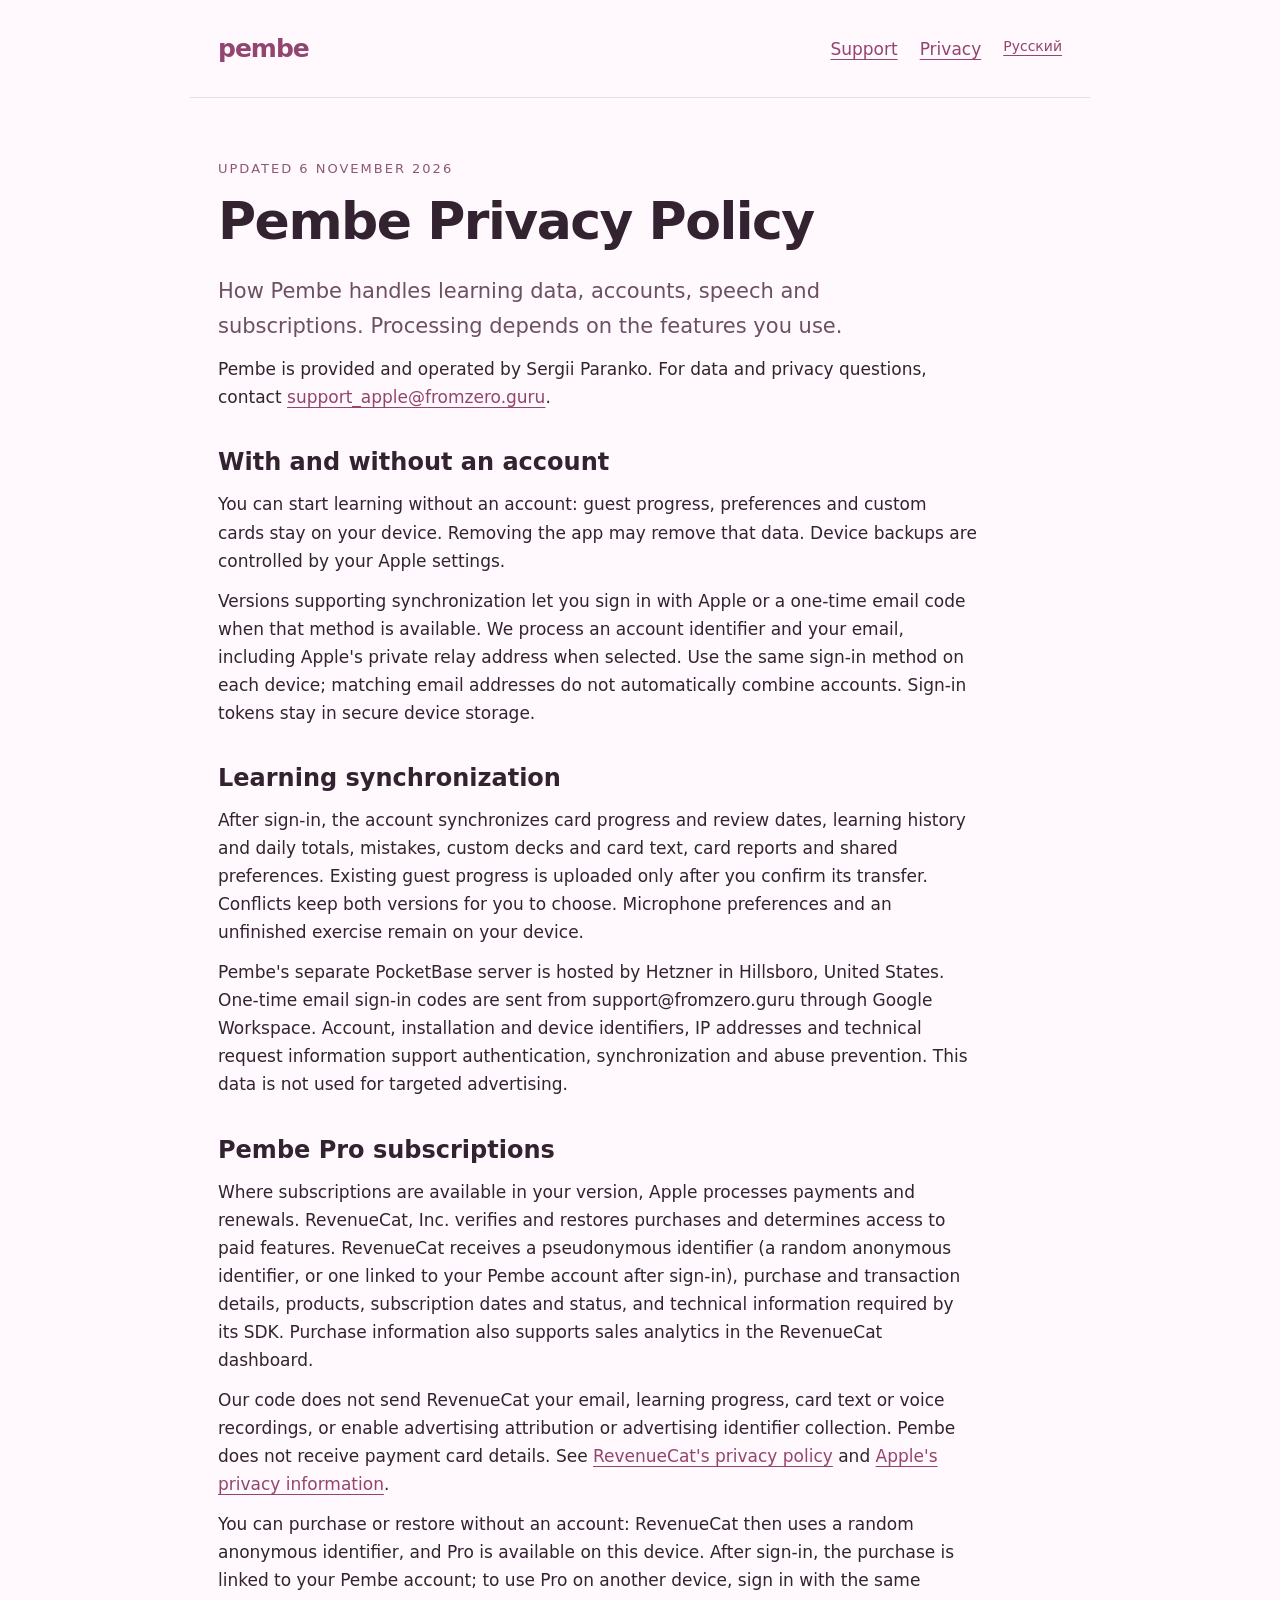
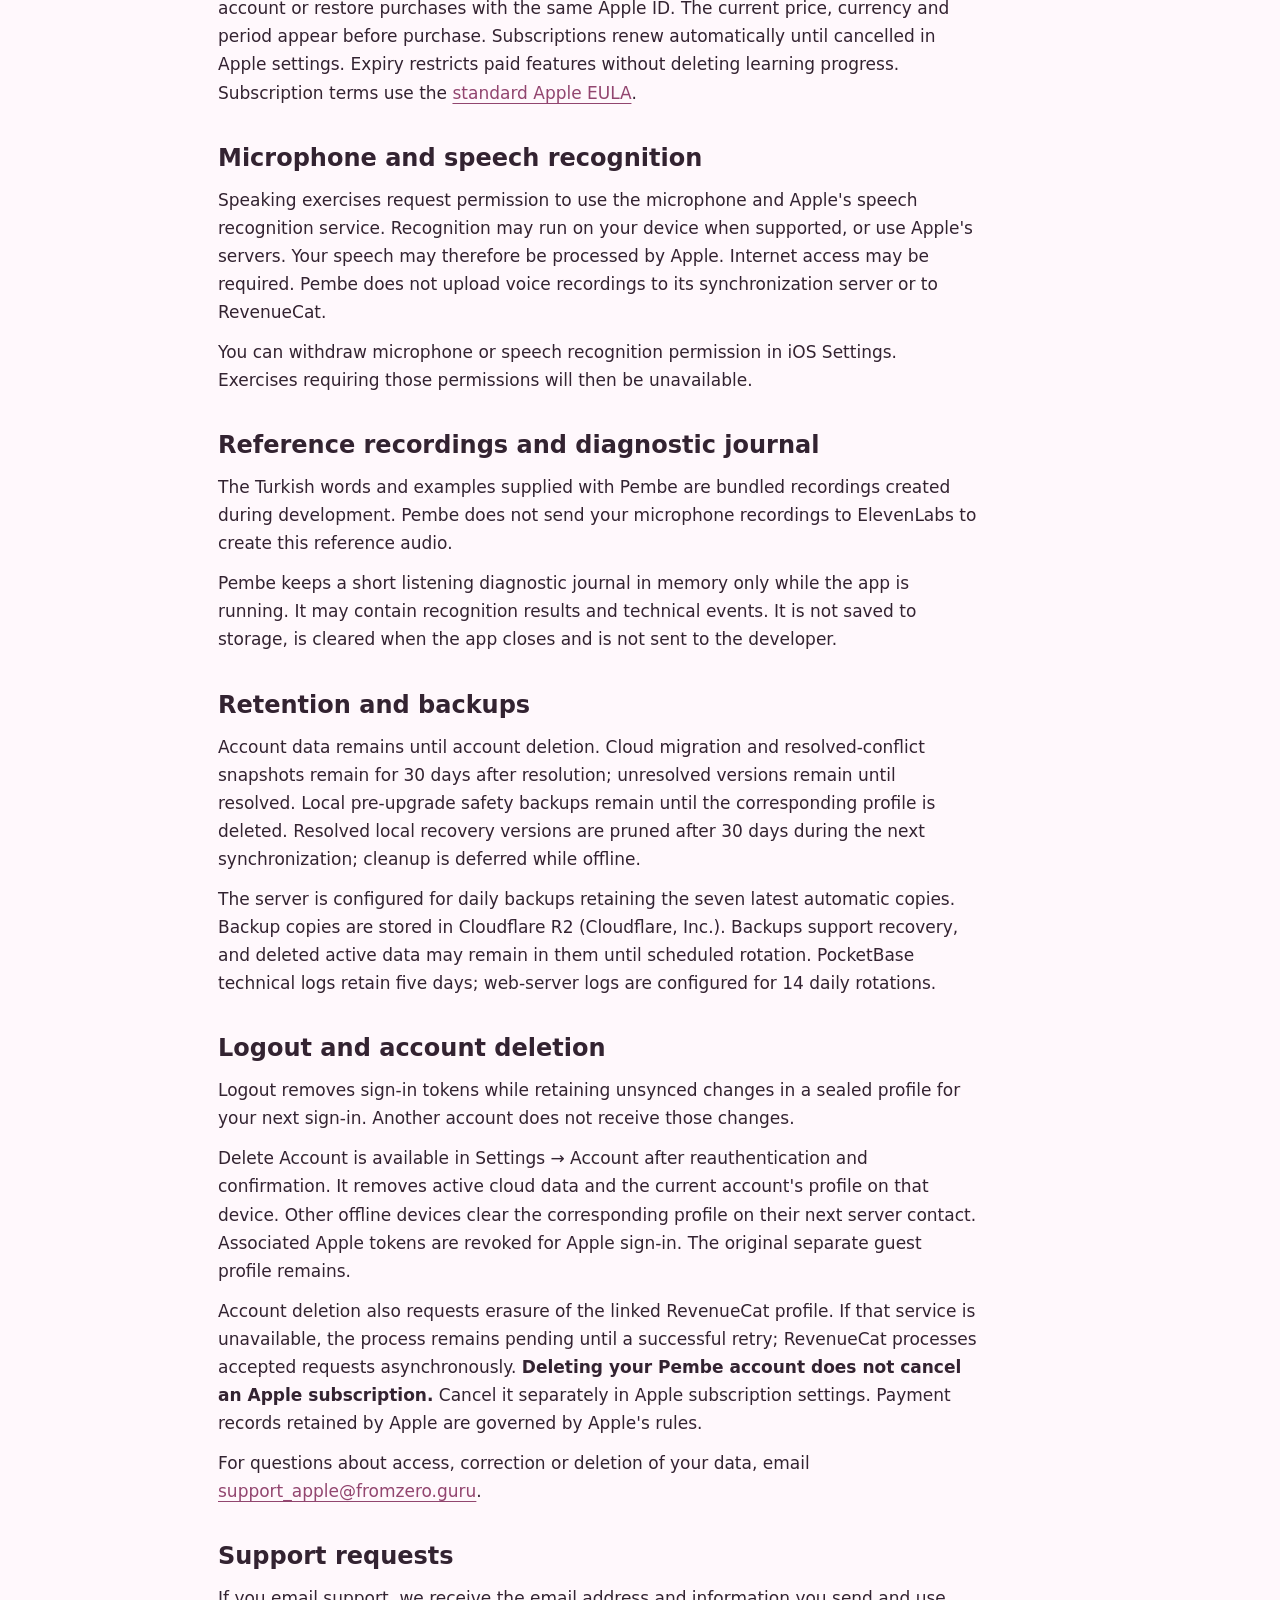
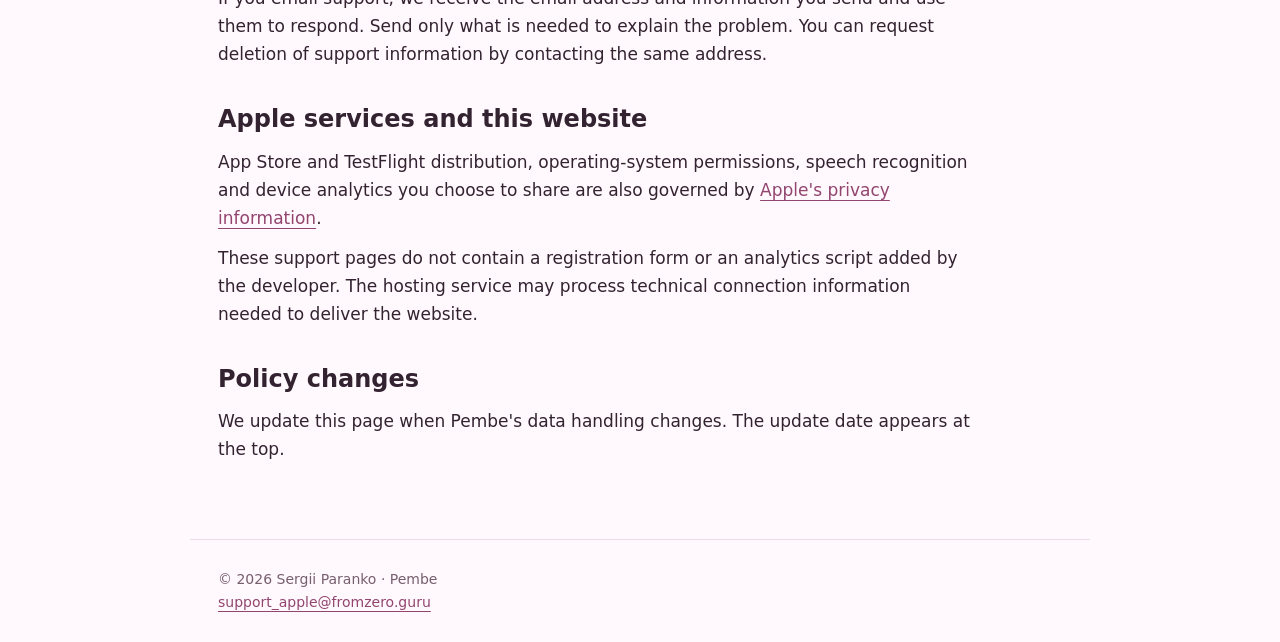
==== privacy/index.html @ 85258701 "Publish the Pembe support and privacy pages Co-Authored-By: Claude Opus 5.5 <noreply@anthropic.com>" ====
<!doctype html><html lang="en"><head><meta charset="utf-8"><meta name="viewport" content="width=device-width,initial-scale=1"><meta name="description" content="Pembe Privacy Policy"><title>Pembe Privacy Policy</title><link rel="stylesheet" href="../style.css"></head><body><header><a class="brand" href="../">pembe</a><nav><a href="../support/">Support</a><a href="../privacy/">Privacy</a><a class="lang" href="../ru/privacy/">Русский</a></nav></header><main><div class="body"><p class="tag">Updated 6 November 2026</p><h1>Pembe Privacy Policy</h1><p class="lead">How Pembe handles learning data, accounts, speech and subscriptions. Processing depends on the features you use.</p><p>Pembe is provided and operated by Sergii Paranko. For data and privacy questions, contact <a href="mailto:support_apple@fromzero.guru">support_apple@fromzero.guru</a>.</p>
<h2>With and without an account</h2><p>You can start learning without an account: guest progress, preferences and custom cards stay on your device. Removing the app may remove that data. Device backups are controlled by your Apple settings.</p><p>Versions supporting synchronization let you sign in with Apple or a one-time email code when that method is available. We process an account identifier and your email, including Apple's private relay address when selected. Use the same sign-in method on each device; matching email addresses do not automatically combine accounts. Sign-in tokens stay in secure device storage.</p>
<h2>Learning synchronization</h2><p>After sign-in, the account synchronizes card progress and review dates, learning history and daily totals, mistakes, custom decks and card text, card reports and shared preferences. Existing guest progress is uploaded only after you confirm its transfer. Conflicts keep both versions for you to choose. Microphone preferences and an unfinished exercise remain on your device.</p><p>Pembe's separate PocketBase server is hosted by Hetzner in Hillsboro, United States. One-time email sign-in codes are sent from support@fromzero.guru through Google Workspace. Account, installation and device identifiers, IP addresses and technical request information support authentication, synchronization and abuse prevention. This data is not used for targeted advertising.</p>
<h2>Pembe Pro subscriptions</h2><p>Where subscriptions are available in your version, Apple processes payments and renewals. RevenueCat, Inc. verifies and restores purchases and determines access to paid features. RevenueCat receives a pseudonymous identifier (a random anonymous identifier, or one linked to your Pembe account after sign-in), purchase and transaction details, products, subscription dates and status, and technical information required by its SDK. Purchase information also supports sales analytics in the RevenueCat dashboard.</p><p>Our code does not send RevenueCat your email, learning progress, card text or voice recordings, or enable advertising attribution or advertising identifier collection. Pembe does not receive payment card details. See <a href="https://www.revenuecat.com/privacy">RevenueCat's privacy policy</a> and <a href="https://www.apple.com/legal/privacy/">Apple's privacy information</a>.</p><p>You can purchase or restore without an account: RevenueCat then uses a random anonymous identifier, and Pro is available on this device. After sign-in, the purchase is linked to your Pembe account; to use Pro on another device, sign in with the same account or restore purchases with the same Apple ID. The current price, currency and period appear before purchase. Subscriptions renew automatically until cancelled in Apple settings. Expiry restricts paid features without deleting learning progress. Subscription terms use the <a href="https://www.apple.com/legal/internet-services/itunes/dev/stdeula/">standard Apple EULA</a>.</p>
<h2>Microphone and speech recognition</h2><p>Speaking exercises request permission to use the microphone and Apple's speech recognition service. Recognition may run on your device when supported, or use Apple's servers. Your speech may therefore be processed by Apple. Internet access may be required. Pembe does not upload voice recordings to its synchronization server or to RevenueCat.</p><p>You can withdraw microphone or speech recognition permission in iOS Settings. Exercises requiring those permissions will then be unavailable.</p>
<h2>Reference recordings and diagnostic journal</h2><p>The Turkish words and examples supplied with Pembe are bundled recordings created during development. Pembe does not send your microphone recordings to ElevenLabs to create this reference audio.</p><p>Pembe keeps a short listening diagnostic journal in memory only while the app is running. It may contain recognition results and technical events. It is not saved to storage, is cleared when the app closes and is not sent to the developer.</p>
<h2>Retention and backups</h2><p>Account data remains until account deletion. Cloud migration and resolved-conflict snapshots remain for 30 days after resolution; unresolved versions remain until resolved. Local pre-upgrade safety backups remain until the corresponding profile is deleted. Resolved local recovery versions are pruned after 30 days during the next synchronization; cleanup is deferred while offline.</p><p>The server is configured for daily backups retaining the seven latest automatic copies. Backup copies are stored in Cloudflare R2 (Cloudflare, Inc.). Backups support recovery, and deleted active data may remain in them until scheduled rotation. PocketBase technical logs retain five days; web-server logs are configured for 14 daily rotations.</p>
<h2>Logout and account deletion</h2><p>Logout removes sign-in tokens while retaining unsynced changes in a sealed profile for your next sign-in. Another account does not receive those changes.</p><p>Delete Account is available in Settings → Account after reauthentication and confirmation. It removes active cloud data and the current account's profile on that device. Other offline devices clear the corresponding profile on their next server contact. Associated Apple tokens are revoked for Apple sign-in. The original separate guest profile remains.</p><p>Account deletion also requests erasure of the linked RevenueCat profile. If that service is unavailable, the process remains pending until a successful retry; RevenueCat processes accepted requests asynchronously. <strong>Deleting your Pembe account does not cancel an Apple subscription.</strong> Cancel it separately in Apple subscription settings. Payment records retained by Apple are governed by Apple's rules.</p><p>For questions about access, correction or deletion of your data, email <a href="mailto:support_apple@fromzero.guru">support_apple@fromzero.guru</a>.</p>
<h2>Support requests</h2><p>If you email support, we receive the email address and information you send and use them to respond. Send only what is needed to explain the problem. You can request deletion of support information by contacting the same address.</p>
<h2>Apple services and this website</h2><p>App Store and TestFlight distribution, operating-system permissions, speech recognition and device analytics you choose to share are also governed by <a href="https://www.apple.com/legal/privacy/">Apple's privacy information</a>.</p><p>These support pages do not contain a registration form or an analytics script added by the developer. The hosting service may process technical connection information needed to deliver the website.</p><h2>Policy changes</h2><p>We update this page when Pembe's data handling changes. The update date appears at the top.</p></div></main><footer>© 2026 Sergii Paranko · Pembe<br><a href="mailto:support_apple@fromzero.guru">support_apple@fromzero.guru</a></footer></body></html>
---- style.css ----
*{box-sizing:border-box}body{margin:0;background:#fff8fc;color:#332331;font:17px/1.65 system-ui,-apple-system,sans-serif}header,main,footer{max-width:900px;margin:auto;padding:28px}header{display:flex;gap:30px;align-items:center;justify-content:space-between;border-bottom:1px solid #ecdce6}nav{display:flex;gap:22px;flex-wrap:wrap}a{color:#92456f;text-underline-offset:4px}a:hover{color:#5d2343}.brand{font-weight:800;font-size:25px;letter-spacing:-1px;text-decoration:none}main{padding-top:48px;padding-bottom:64px}h1{font-size:clamp(32px,6vw,52px);line-height:1.12;letter-spacing:-1.5px;margin:0 0 24px}h2{font-size:24px;line-height:1.3;margin:36px 0 12px}p{margin:12px 0}.lead{font-size:21px;color:#6c5063;max-width:700px}.tag{font-size:13px;text-transform:uppercase;letter-spacing:2px;color:#8b5976}.cards{display:grid;grid-template-columns:1fr 1fr;gap:20px;margin:40px 0}.card{display:block;background:white;border:1px solid #ecdce6;border-radius:22px;padding:25px;color:inherit;text-decoration:none}.card h2{margin:0 0 10px}.card:hover{border-color:#a86b8e}.note{background:#f6e9f1;border-radius:16px;padding:20px;margin:24px 0}footer{font-size:14px;color:#775f70;border-top:1px solid #ecdce6}.lang{font-size:14px}.body{max-width:760px}@media(max-width:600px){header{display:block}nav{margin-top:14px;gap:16px}.cards{grid-template-columns:1fr}header,main,footer{padding-left:22px;padding-right:22px}}
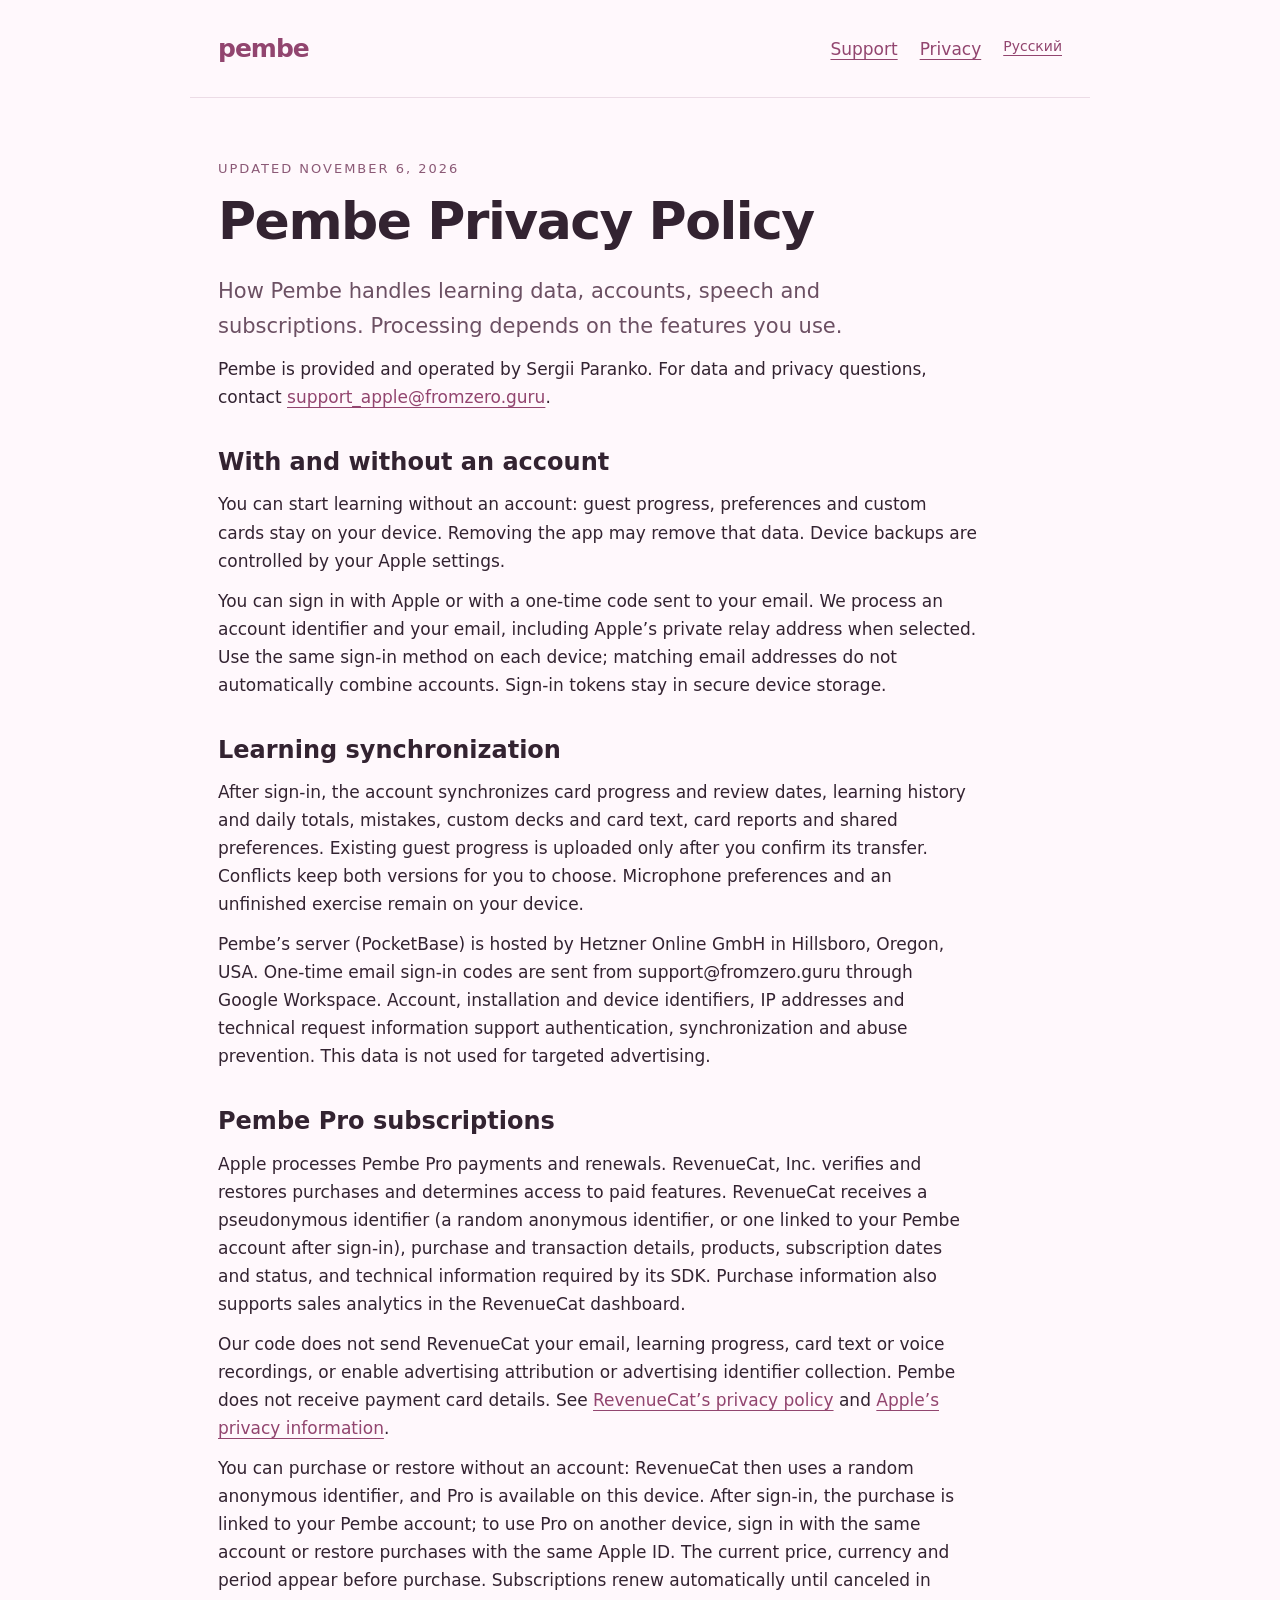
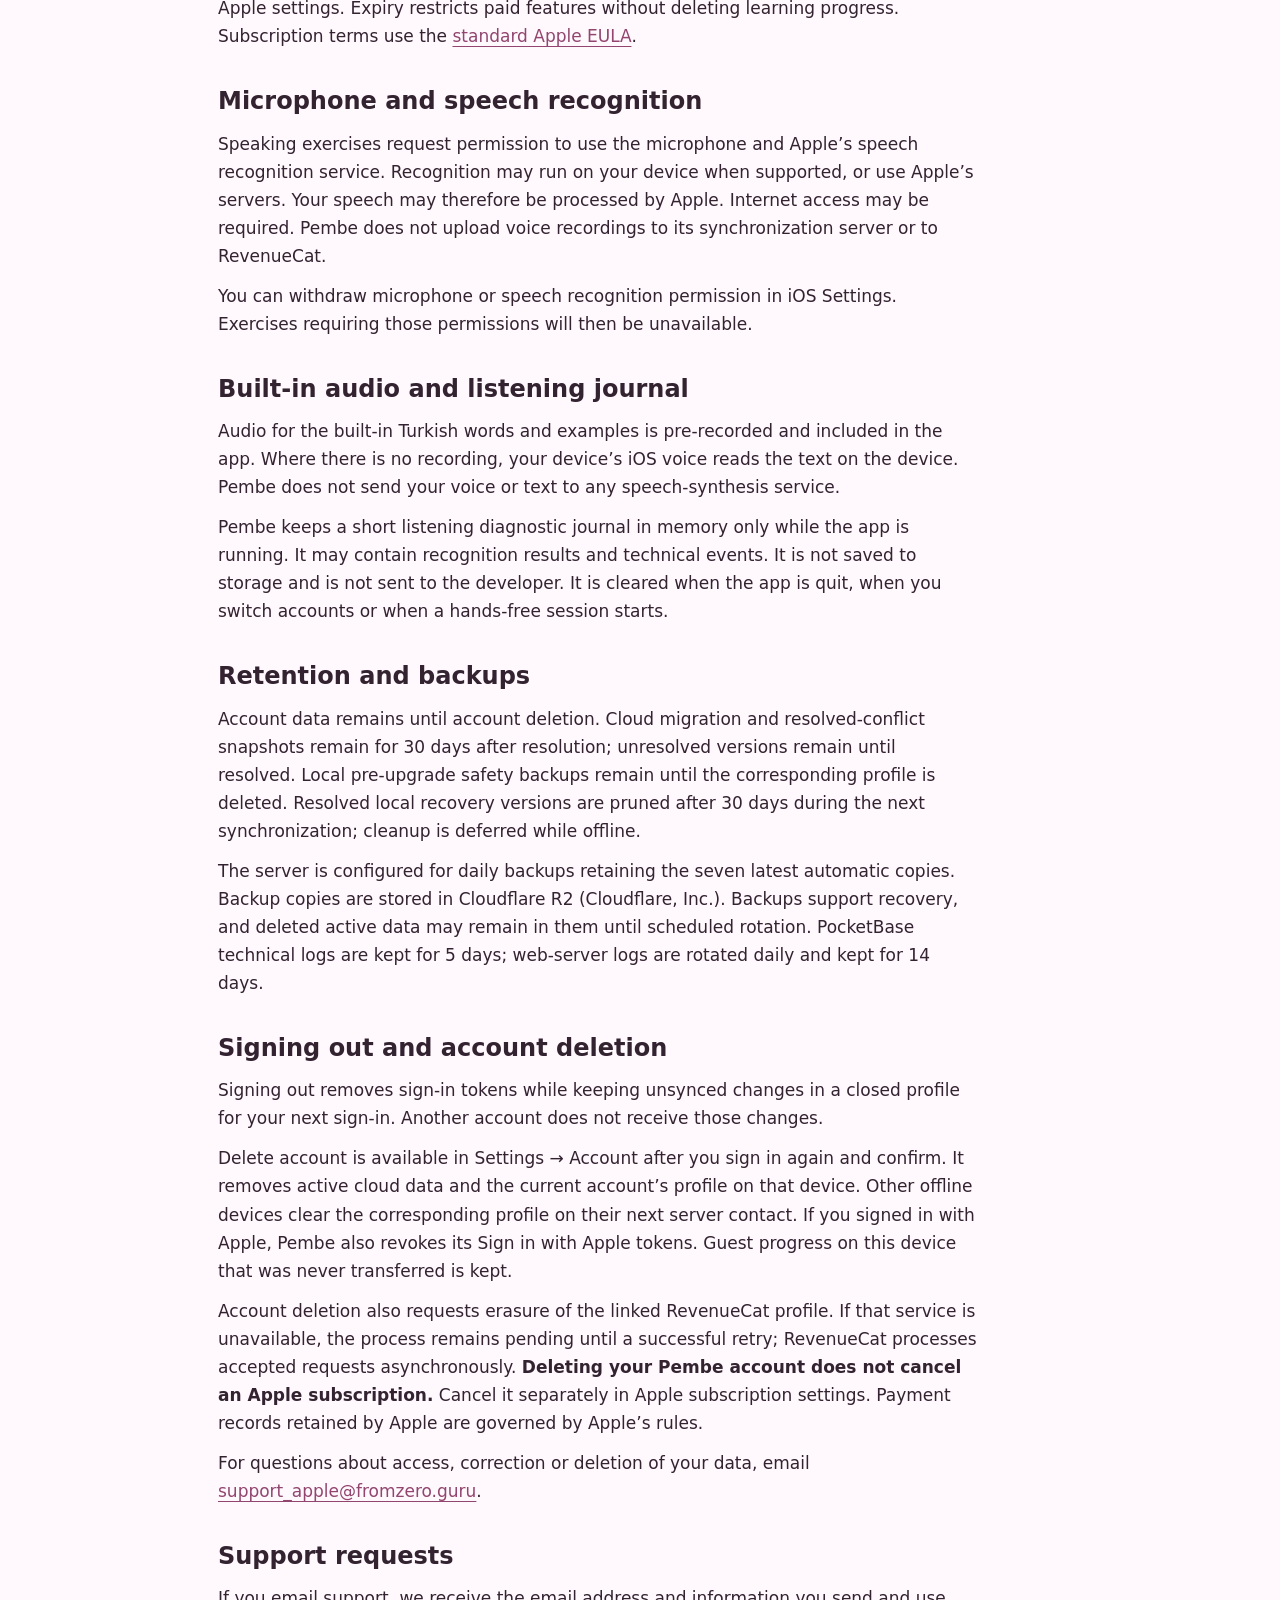
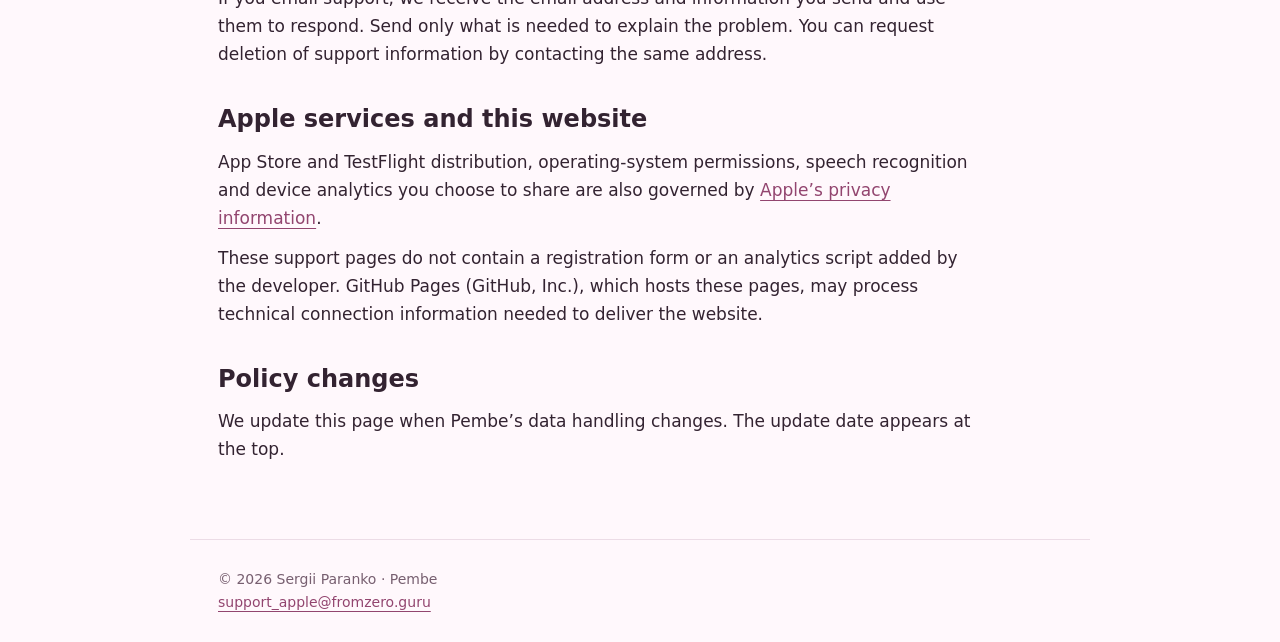
==== commit 314add14: "Fix support and privacy texts before App Store review US spelling and dates, plain wording for sign-" ====
--- a/privacy/index.html
+++ b/privacy/index.html
@@ -1,10 +1,10 @@
-<!doctype html><html lang="en"><head><meta charset="utf-8"><meta name="viewport" content="width=device-width,initial-scale=1"><meta name="description" content="Pembe Privacy Policy"><title>Pembe Privacy Policy</title><link rel="stylesheet" href="../style.css"></head><body><header><a class="brand" href="../">pembe</a><nav><a href="../support/">Support</a><a href="../privacy/">Privacy</a><a class="lang" href="../ru/privacy/">Русский</a></nav></header><main><div class="body"><p class="tag">Updated 6 November 2026</p><h1>Pembe Privacy Policy</h1><p class="lead">How Pembe handles learning data, accounts, speech and subscriptions. Processing depends on the features you use.</p><p>Pembe is provided and operated by Sergii Paranko. For data and privacy questions, contact <a href="mailto:support_apple@fromzero.guru">support_apple@fromzero.guru</a>.</p>
-<h2>With and without an account</h2><p>You can start learning without an account: guest progress, preferences and custom cards stay on your device. Removing the app may remove that data. Device backups are controlled by your Apple settings.</p><p>Versions supporting synchronization let you sign in with Apple or a one-time email code when that method is available. We process an account identifier and your email, including Apple's private relay address when selected. Use the same sign-in method on each device; matching email addresses do not automatically combine accounts. Sign-in tokens stay in secure device storage.</p>
-<h2>Learning synchronization</h2><p>After sign-in, the account synchronizes card progress and review dates, learning history and daily totals, mistakes, custom decks and card text, card reports and shared preferences. Existing guest progress is uploaded only after you confirm its transfer. Conflicts keep both versions for you to choose. Microphone preferences and an unfinished exercise remain on your device.</p><p>Pembe's separate PocketBase server is hosted by Hetzner in Hillsboro, United States. One-time email sign-in codes are sent from support@fromzero.guru through Google Workspace. Account, installation and device identifiers, IP addresses and technical request information support authentication, synchronization and abuse prevention. This data is not used for targeted advertising.</p>
-<h2>Pembe Pro subscriptions</h2><p>Where subscriptions are available in your version, Apple processes payments and renewals. RevenueCat, Inc. verifies and restores purchases and determines access to paid features. RevenueCat receives a pseudonymous identifier (a random anonymous identifier, or one linked to your Pembe account after sign-in), purchase and transaction details, products, subscription dates and status, and technical information required by its SDK. Purchase information also supports sales analytics in the RevenueCat dashboard.</p><p>Our code does not send RevenueCat your email, learning progress, card text or voice recordings, or enable advertising attribution or advertising identifier collection. Pembe does not receive payment card details. See <a href="https://www.revenuecat.com/privacy">RevenueCat's privacy policy</a> and <a href="https://www.apple.com/legal/privacy/">Apple's privacy information</a>.</p><p>You can purchase or restore without an account: RevenueCat then uses a random anonymous identifier, and Pro is available on this device. After sign-in, the purchase is linked to your Pembe account; to use Pro on another device, sign in with the same account or restore purchases with the same Apple ID. The current price, currency and period appear before purchase. Subscriptions renew automatically until cancelled in Apple settings. Expiry restricts paid features without deleting learning progress. Subscription terms use the <a href="https://www.apple.com/legal/internet-services/itunes/dev/stdeula/">standard Apple EULA</a>.</p>
-<h2>Microphone and speech recognition</h2><p>Speaking exercises request permission to use the microphone and Apple's speech recognition service. Recognition may run on your device when supported, or use Apple's servers. Your speech may therefore be processed by Apple. Internet access may be required. Pembe does not upload voice recordings to its synchronization server or to RevenueCat.</p><p>You can withdraw microphone or speech recognition permission in iOS Settings. Exercises requiring those permissions will then be unavailable.</p>
-<h2>Reference recordings and diagnostic journal</h2><p>The Turkish words and examples supplied with Pembe are bundled recordings created during development. Pembe does not send your microphone recordings to ElevenLabs to create this reference audio.</p><p>Pembe keeps a short listening diagnostic journal in memory only while the app is running. It may contain recognition results and technical events. It is not saved to storage, is cleared when the app closes and is not sent to the developer.</p>
-<h2>Retention and backups</h2><p>Account data remains until account deletion. Cloud migration and resolved-conflict snapshots remain for 30 days after resolution; unresolved versions remain until resolved. Local pre-upgrade safety backups remain until the corresponding profile is deleted. Resolved local recovery versions are pruned after 30 days during the next synchronization; cleanup is deferred while offline.</p><p>The server is configured for daily backups retaining the seven latest automatic copies. Backup copies are stored in Cloudflare R2 (Cloudflare, Inc.). Backups support recovery, and deleted active data may remain in them until scheduled rotation. PocketBase technical logs retain five days; web-server logs are configured for 14 daily rotations.</p>
-<h2>Logout and account deletion</h2><p>Logout removes sign-in tokens while retaining unsynced changes in a sealed profile for your next sign-in. Another account does not receive those changes.</p><p>Delete Account is available in Settings → Account after reauthentication and confirmation. It removes active cloud data and the current account's profile on that device. Other offline devices clear the corresponding profile on their next server contact. Associated Apple tokens are revoked for Apple sign-in. The original separate guest profile remains.</p><p>Account deletion also requests erasure of the linked RevenueCat profile. If that service is unavailable, the process remains pending until a successful retry; RevenueCat processes accepted requests asynchronously. <strong>Deleting your Pembe account does not cancel an Apple subscription.</strong> Cancel it separately in Apple subscription settings. Payment records retained by Apple are governed by Apple's rules.</p><p>For questions about access, correction or deletion of your data, email <a href="mailto:support_apple@fromzero.guru">support_apple@fromzero.guru</a>.</p>
+<!doctype html><html lang="en"><head><meta charset="utf-8"><meta name="viewport" content="width=device-width,initial-scale=1"><meta name="description" content="Pembe Privacy Policy"><title>Pembe Privacy Policy</title><link rel="stylesheet" href="../style.css"></head><body><header><a class="brand" href="../">pembe</a><nav><a href="../support/">Support</a><a href="../privacy/">Privacy</a><a class="lang" href="../ru/privacy/">Русский</a></nav></header><main><div class="body"><p class="tag">Updated November 6, 2026</p><h1>Pembe Privacy Policy</h1><p class="lead">How Pembe handles learning data, accounts, speech and subscriptions. Processing depends on the features you use.</p><p>Pembe is provided and operated by Sergii Paranko. For data and privacy questions, contact <a href="mailto:support_apple@fromzero.guru">support_apple@fromzero.guru</a>.</p>
+<h2>With and without an account</h2><p>You can start learning without an account: guest progress, preferences and custom cards stay on your device. Removing the app may remove that data. Device backups are controlled by your Apple settings.</p><p>You can sign in with Apple or with a one-time code sent to your email. We process an account identifier and your email, including Apple’s private relay address when selected. Use the same sign-in method on each device; matching email addresses do not automatically combine accounts. Sign-in tokens stay in secure device storage.</p>
+<h2>Learning synchronization</h2><p>After sign-in, the account synchronizes card progress and review dates, learning history and daily totals, mistakes, custom decks and card text, card reports and shared preferences. Existing guest progress is uploaded only after you confirm its transfer. Conflicts keep both versions for you to choose. Microphone preferences and an unfinished exercise remain on your device.</p><p>Pembe’s server (PocketBase) is hosted by Hetzner Online GmbH in Hillsboro, Oregon, USA. One-time email sign-in codes are sent from support@fromzero.guru through Google Workspace. Account, installation and device identifiers, IP addresses and technical request information support authentication, synchronization and abuse prevention. This data is not used for targeted advertising.</p>
+<h2>Pembe Pro subscriptions</h2><p>Apple processes Pembe Pro payments and renewals. RevenueCat, Inc. verifies and restores purchases and determines access to paid features. RevenueCat receives a pseudonymous identifier (a random anonymous identifier, or one linked to your Pembe account after sign-in), purchase and transaction details, products, subscription dates and status, and technical information required by its SDK. Purchase information also supports sales analytics in the RevenueCat dashboard.</p><p>Our code does not send RevenueCat your email, learning progress, card text or voice recordings, or enable advertising attribution or advertising identifier collection. Pembe does not receive payment card details. See <a href="https://www.revenuecat.com/privacy">RevenueCat’s privacy policy</a> and <a href="https://www.apple.com/legal/privacy/">Apple’s privacy information</a>.</p><p>You can purchase or restore without an account: RevenueCat then uses a random anonymous identifier, and Pro is available on this device. After sign-in, the purchase is linked to your Pembe account; to use Pro on another device, sign in with the same account or restore purchases with the same Apple ID. The current price, currency and period appear before purchase. Subscriptions renew automatically until canceled in Apple settings. Expiry restricts paid features without deleting learning progress. Subscription terms use the <a href="https://www.apple.com/legal/internet-services/itunes/dev/stdeula/">standard Apple EULA</a>.</p>
+<h2>Microphone and speech recognition</h2><p>Speaking exercises request permission to use the microphone and Apple’s speech recognition service. Recognition may run on your device when supported, or use Apple’s servers. Your speech may therefore be processed by Apple. Internet access may be required. Pembe does not upload voice recordings to its synchronization server or to RevenueCat.</p><p>You can withdraw microphone or speech recognition permission in iOS Settings. Exercises requiring those permissions will then be unavailable.</p>
+<h2>Built-in audio and listening journal</h2><p>Audio for the built-in Turkish words and examples is pre-recorded and included in the app. Where there is no recording, your device’s iOS voice reads the text on the device. Pembe does not send your voice or text to any speech-synthesis service.</p><p>Pembe keeps a short listening diagnostic journal in memory only while the app is running. It may contain recognition results and technical events. It is not saved to storage and is not sent to the developer. It is cleared when the app is quit, when you switch accounts or when a hands-free session starts.</p>
+<h2>Retention and backups</h2><p>Account data remains until account deletion. Cloud migration and resolved-conflict snapshots remain for 30 days after resolution; unresolved versions remain until resolved. Local pre-upgrade safety backups remain until the corresponding profile is deleted. Resolved local recovery versions are pruned after 30 days during the next synchronization; cleanup is deferred while offline.</p><p>The server is configured for daily backups retaining the seven latest automatic copies. Backup copies are stored in Cloudflare R2 (Cloudflare, Inc.). Backups support recovery, and deleted active data may remain in them until scheduled rotation. PocketBase technical logs are kept for 5 days; web-server logs are rotated daily and kept for 14 days.</p>
+<h2>Signing out and account deletion</h2><p>Signing out removes sign-in tokens while keeping unsynced changes in a closed profile for your next sign-in. Another account does not receive those changes.</p><p>Delete account is available in Settings → Account after you sign in again and confirm. It removes active cloud data and the current account’s profile on that device. Other offline devices clear the corresponding profile on their next server contact. If you signed in with Apple, Pembe also revokes its Sign in with Apple tokens. Guest progress on this device that was never transferred is kept.</p><p>Account deletion also requests erasure of the linked RevenueCat profile. If that service is unavailable, the process remains pending until a successful retry; RevenueCat processes accepted requests asynchronously. <strong>Deleting your Pembe account does not cancel an Apple subscription.</strong> Cancel it separately in Apple subscription settings. Payment records retained by Apple are governed by Apple’s rules.</p><p>For questions about access, correction or deletion of your data, email <a href="mailto:support_apple@fromzero.guru">support_apple@fromzero.guru</a>.</p>
 <h2>Support requests</h2><p>If you email support, we receive the email address and information you send and use them to respond. Send only what is needed to explain the problem. You can request deletion of support information by contacting the same address.</p>
-<h2>Apple services and this website</h2><p>App Store and TestFlight distribution, operating-system permissions, speech recognition and device analytics you choose to share are also governed by <a href="https://www.apple.com/legal/privacy/">Apple's privacy information</a>.</p><p>These support pages do not contain a registration form or an analytics script added by the developer. The hosting service may process technical connection information needed to deliver the website.</p><h2>Policy changes</h2><p>We update this page when Pembe's data handling changes. The update date appears at the top.</p></div></main><footer>© 2026 Sergii Paranko · Pembe<br><a href="mailto:support_apple@fromzero.guru">support_apple@fromzero.guru</a></footer></body></html>+<h2>Apple services and this website</h2><p>App Store and TestFlight distribution, operating-system permissions, speech recognition and device analytics you choose to share are also governed by <a href="https://www.apple.com/legal/privacy/">Apple’s privacy information</a>.</p><p>These support pages do not contain a registration form or an analytics script added by the developer. GitHub Pages (GitHub, Inc.), which hosts these pages, may process technical connection information needed to deliver the website.</p><h2>Policy changes</h2><p>We update this page when Pembe’s data handling changes. The update date appears at the top.</p></div></main><footer>© 2026 Sergii Paranko · Pembe<br><a href="mailto:support_apple@fromzero.guru">support_apple@fromzero.guru</a></footer></body></html>
